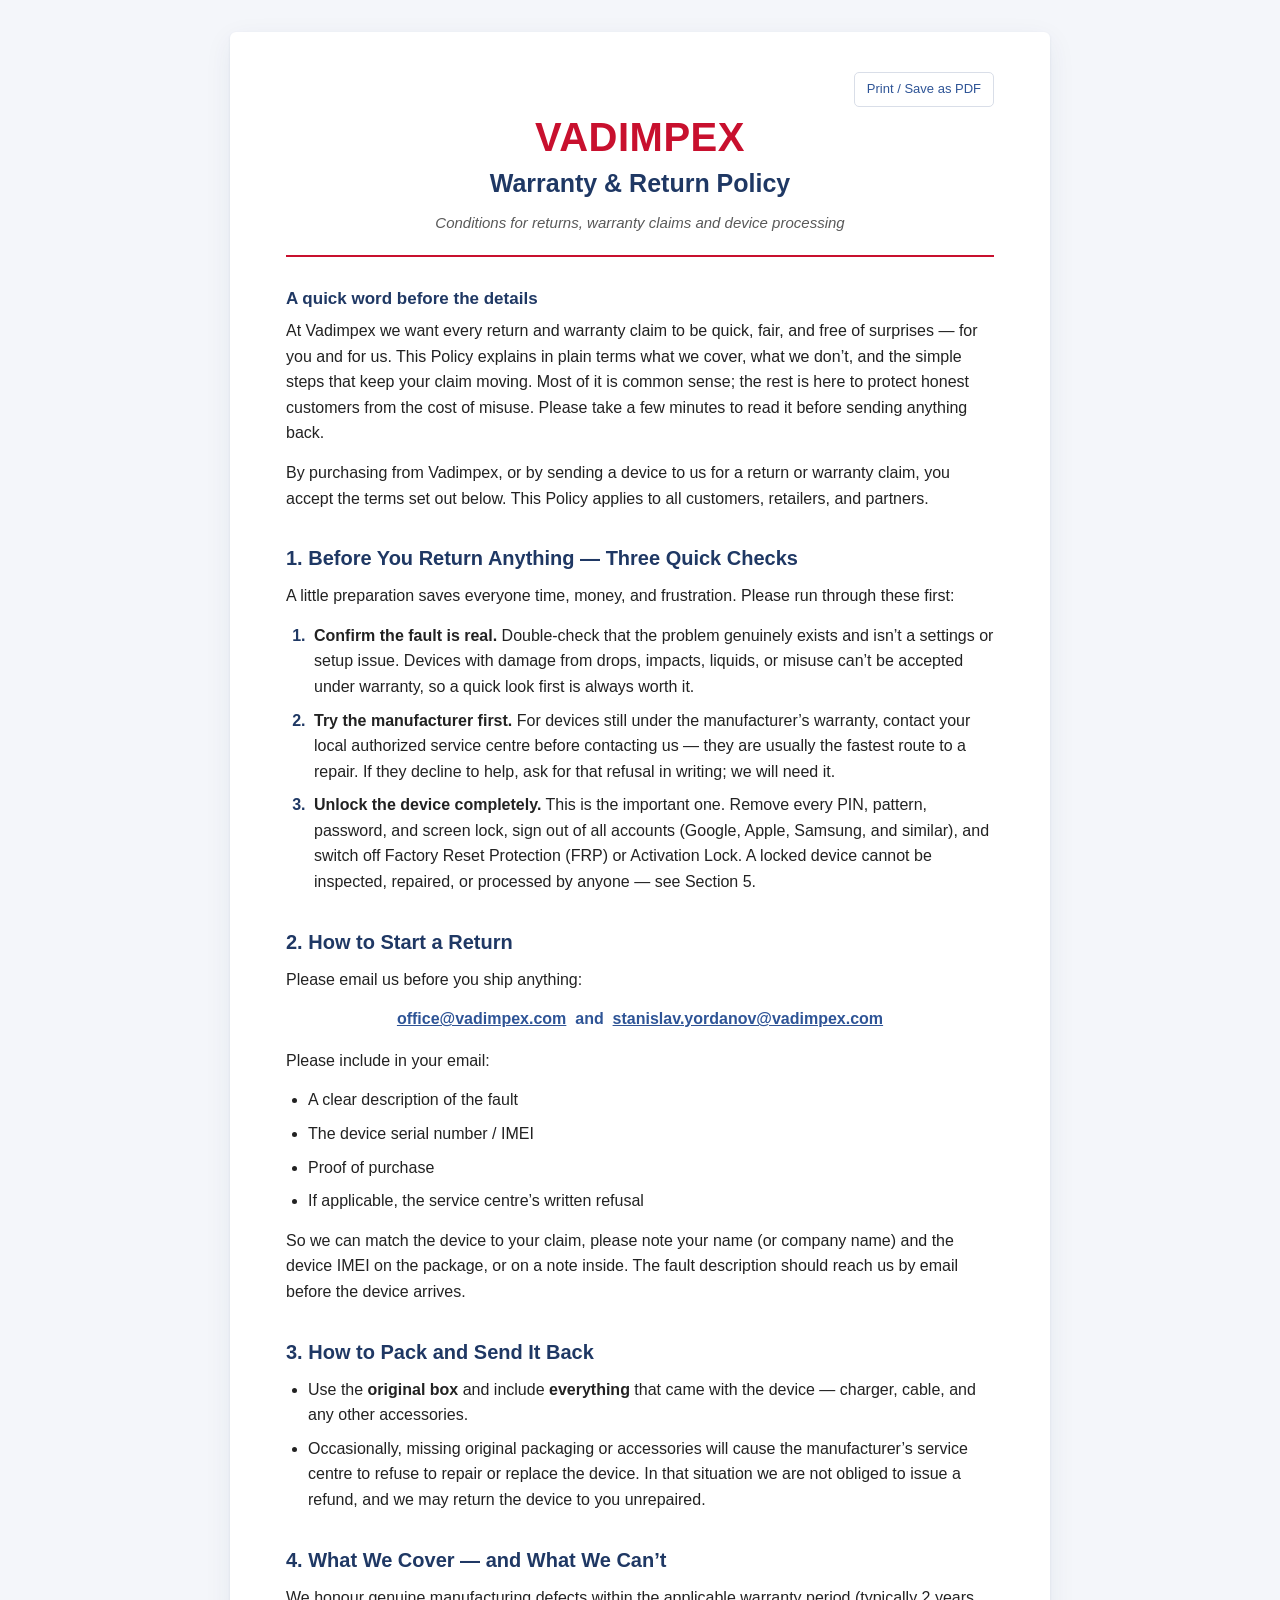
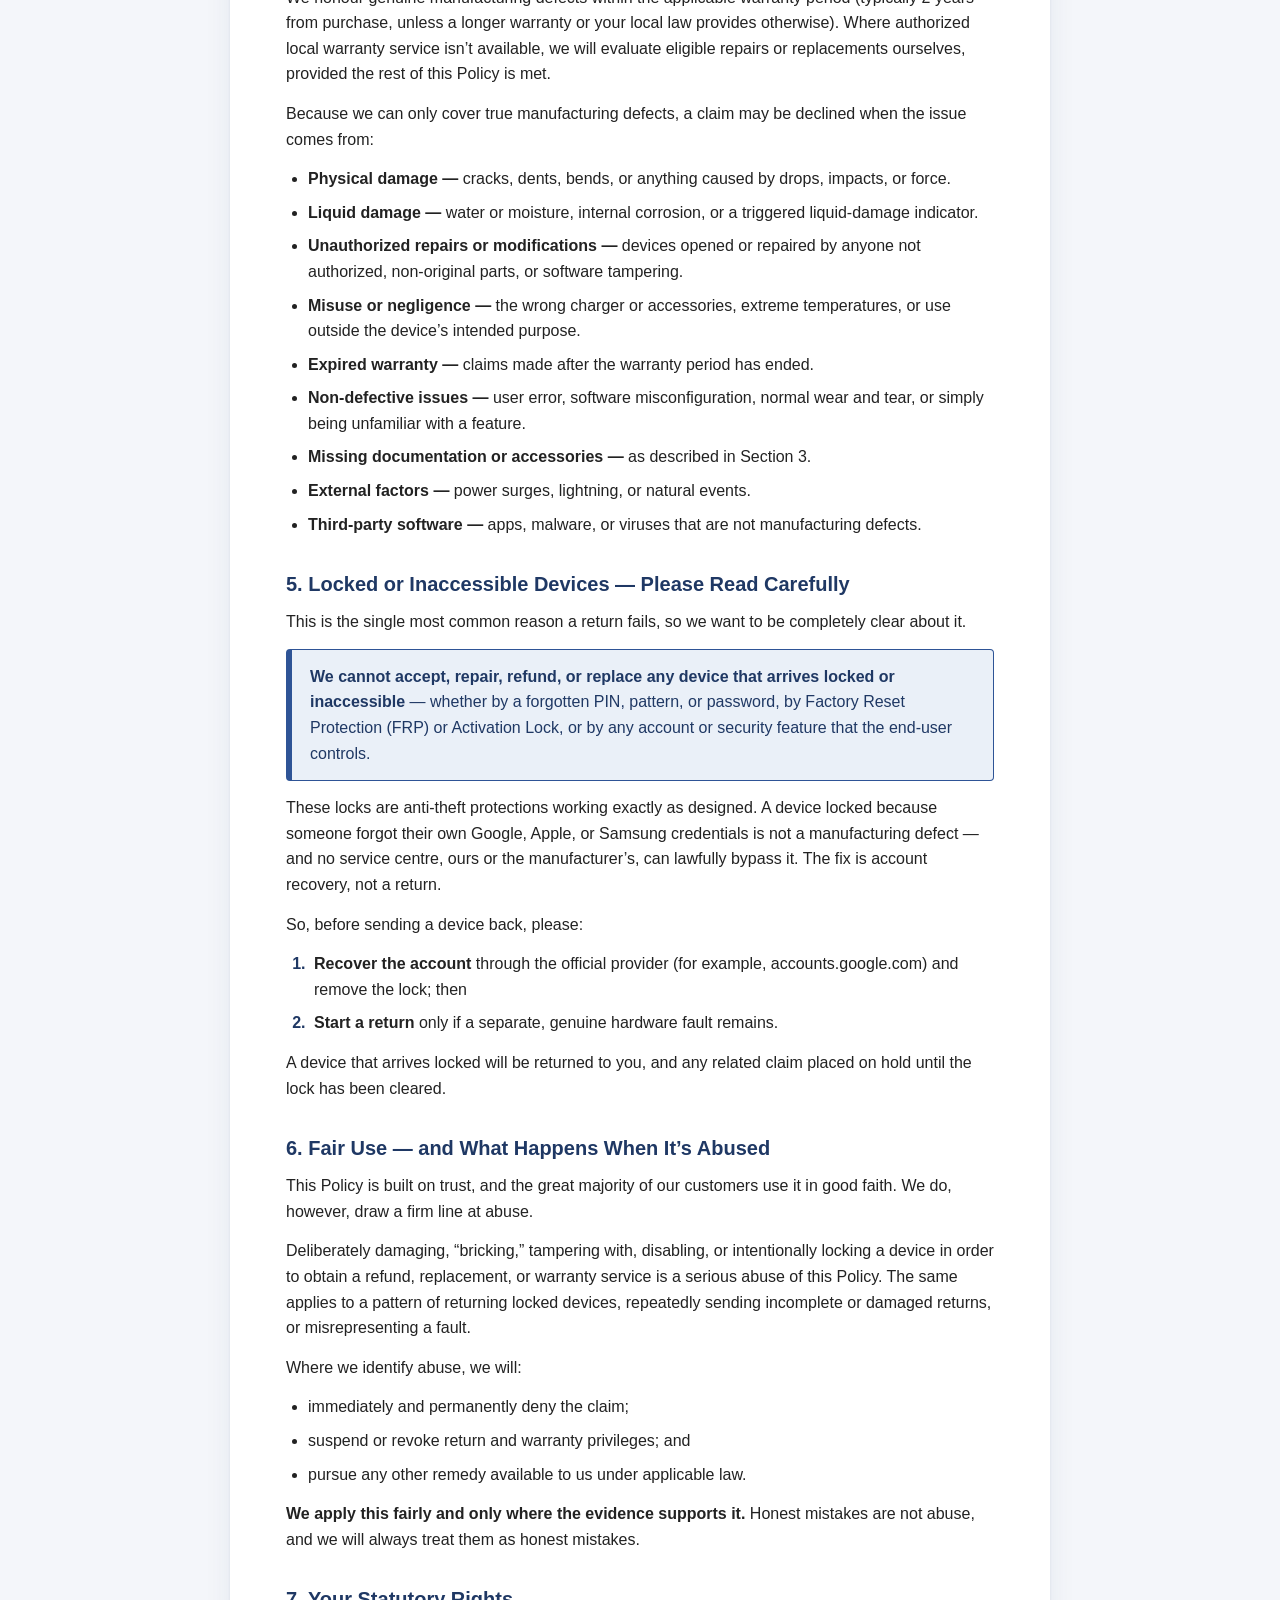
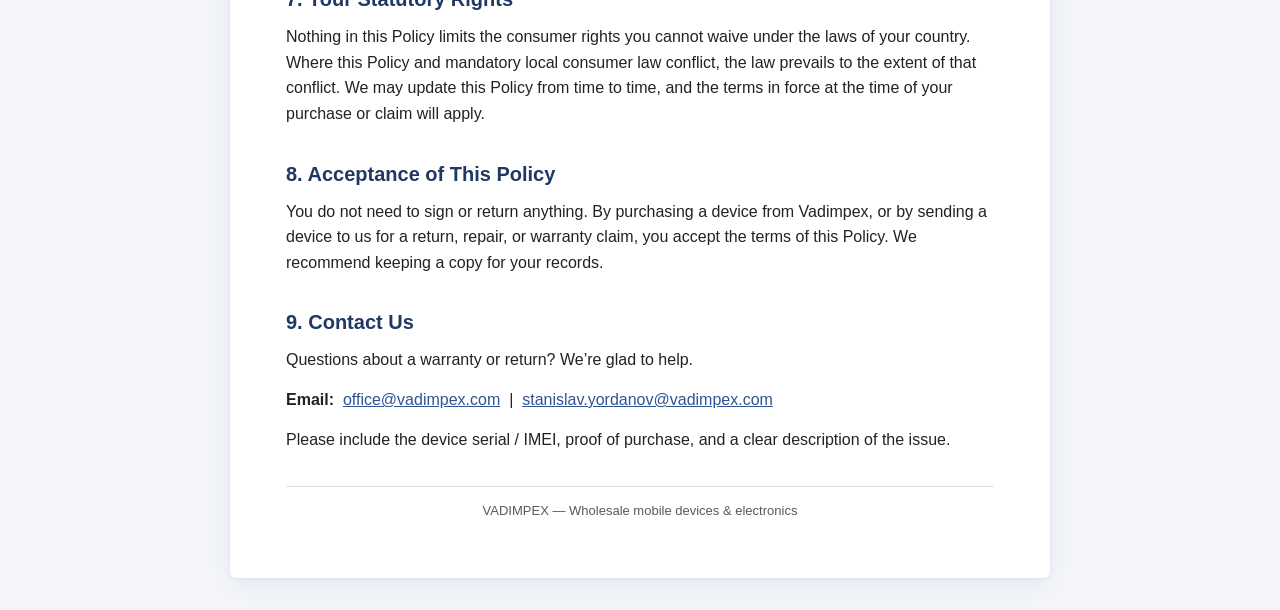
==== warranty-policy.html @ 58262157 "Add files via upload" ====
<!DOCTYPE html>
<html lang="en">
<head>
<meta charset="utf-8">
<meta name="viewport" content="width=device-width, initial-scale=1">
<title>Vadimpex — Warranty &amp; Return Policy</title>
<style>
  :root{
    --red:#C8102E; --navy:#1F3864; --blue:#2E5496; --grey:#595959;
    --ink:#222; --line:#d9dee8; --callout:#EAF0F8; --page:#f4f6fa;
  }
  *{box-sizing:border-box}
  html{-webkit-text-size-adjust:100%}
  body{
    margin:0; background:var(--page); color:var(--ink);
    font-family:Arial,Helvetica,"Segoe UI",sans-serif;
    line-height:1.6; font-size:16px;
  }
  .sheet{
    max-width:820px; margin:32px auto; background:#fff;
    padding:48px 56px 56px; border-radius:6px;
    box-shadow:0 1px 3px rgba(31,56,100,.08), 0 8px 28px rgba(31,56,100,.07);
  }
  /* Header */
  .doc-head{text-align:center; border-bottom:2px solid var(--red); padding-bottom:20px; margin-bottom:28px}
  .doc-head .brand{font-size:40px; font-weight:700; color:var(--red); letter-spacing:.5px; line-height:1.1}
  .doc-head .title{font-size:25px; font-weight:700; color:var(--navy); margin-top:4px}
  .doc-head .tag{font-style:italic; color:var(--grey); font-size:15px; margin-top:8px}
  /* Intro */
  .lead-label{font-weight:700; color:var(--navy); font-size:17px; margin:4px 0 6px}
  p{margin:0 0 14px}
  h2{
    color:var(--navy); font-size:20px; line-height:1.3;
    margin:30px 0 12px; padding-top:4px;
  }
  ul,ol{margin:0 0 14px; padding-left:22px}
  li{margin:0 0 8px}
  ol.steps{padding-left:24px}
  ol.steps>li{padding-left:4px}
  ol.steps>li::marker{font-weight:700; color:var(--navy)}
  .lbl{font-weight:700}
  a{color:var(--blue); word-break:break-word}
  .email-row{text-align:center; font-weight:700; color:var(--blue); margin:6px 0 16px}
  /* Callout */
  .callout{
    background:var(--callout); border:1px solid var(--blue); border-left:6px solid var(--blue);
    border-radius:4px; padding:14px 18px; margin:14px 0; color:var(--navy);
  }
  .callout strong{color:var(--navy)}
  /* Print button */
  .toolbar{display:flex; justify-content:flex-end; margin:-8px 0 8px}
  .print-btn{
    font:inherit; font-size:13px; color:var(--blue); background:transparent;
    border:1px solid var(--line); border-radius:5px; padding:6px 12px; cursor:pointer;
  }
  .print-btn:hover{background:var(--callout)}
  :focus-visible{outline:2px solid var(--blue); outline-offset:2px}
  footer{margin-top:34px; padding-top:14px; border-top:1px solid var(--line); color:var(--grey); font-size:13px; text-align:center}
  @media (max-width:600px){
    .sheet{margin:0; padding:26px 20px 36px; border-radius:0; box-shadow:none}
    .doc-head .brand{font-size:32px}
    .doc-head .title{font-size:21px}
    body{font-size:15.5px}
  }
  @media print{
    body{background:#fff}
    .sheet{box-shadow:none; margin:0; max-width:none; padding:0}
    .toolbar{display:none}
  }
</style>
</head>
<body>
<main class="sheet">

  <div class="toolbar"><button class="print-btn" onclick="window.print()">Print / Save as PDF</button></div>

  <header class="doc-head">
    <div class="brand">VADIMPEX</div>
    <div class="title">Warranty &amp; Return Policy</div>
    <div class="tag">Conditions for returns, warranty claims and device processing</div>
  </header>

  <p class="lead-label">A quick word before the details</p>
  <p>At Vadimpex we want every return and warranty claim to be quick, fair, and free of surprises — for you and for us. This Policy explains in plain terms what we cover, what we don’t, and the simple steps that keep your claim moving. Most of it is common sense; the rest is here to protect honest customers from the cost of misuse. Please take a few minutes to read it before sending anything back.</p>
  <p>By purchasing from Vadimpex, or by sending a device to us for a return or warranty claim, you accept the terms set out below. This Policy applies to all customers, retailers, and partners.</p>

  <h2>1. Before You Return Anything — Three Quick Checks</h2>
  <p>A little preparation saves everyone time, money, and frustration. Please run through these first:</p>
  <ol class="steps">
    <li><span class="lbl">Confirm the fault is real.</span> Double-check that the problem genuinely exists and isn’t a settings or setup issue. Devices with damage from drops, impacts, liquids, or misuse can’t be accepted under warranty, so a quick look first is always worth it.</li>
    <li><span class="lbl">Try the manufacturer first.</span> For devices still under the manufacturer’s warranty, contact your local authorized service centre before contacting us — they are usually the fastest route to a repair. If they decline to help, ask for that refusal in writing; we will need it.</li>
    <li><span class="lbl">Unlock the device completely.</span> This is the important one. Remove every PIN, pattern, password, and screen lock, sign out of all accounts (Google, Apple, Samsung, and similar), and switch off Factory Reset Protection (FRP) or Activation Lock. A locked device cannot be inspected, repaired, or processed by anyone — see Section 5.</li>
  </ol>

  <h2>2. How to Start a Return</h2>
  <p>Please email us before you ship anything:</p>
  <p class="email-row"><a href="mailto:office@vadimpex.com">office@vadimpex.com</a> &nbsp;and&nbsp; <a href="mailto:stanislav.yordanov@vadimpex.com">stanislav.yordanov@vadimpex.com</a></p>
  <p>Please include in your email:</p>
  <ul>
    <li>A clear description of the fault</li>
    <li>The device serial number / IMEI</li>
    <li>Proof of purchase</li>
    <li>If applicable, the service centre’s written refusal</li>
  </ul>
  <p>So we can match the device to your claim, please note your name (or company name) and the device IMEI on the package, or on a note inside. The fault description should reach us by email before the device arrives.</p>

  <h2>3. How to Pack and Send It Back</h2>
  <ul>
    <li>Use the <span class="lbl">original box</span> and include <span class="lbl">everything</span> that came with the device — charger, cable, and any other accessories.</li>
    <li>Occasionally, missing original packaging or accessories will cause the manufacturer’s service centre to refuse to repair or replace the device. In that situation we are not obliged to issue a refund, and we may return the device to you unrepaired.</li>
  </ul>

  <h2>4. What We Cover — and What We Can’t</h2>
  <p>We honour genuine manufacturing defects within the applicable warranty period (typically 2 years from purchase, unless a longer warranty or your local law provides otherwise). Where authorized local warranty service isn’t available, we will evaluate eligible repairs or replacements ourselves, provided the rest of this Policy is met.</p>
  <p>Because we can only cover true manufacturing defects, a claim may be declined when the issue comes from:</p>
  <ul>
    <li><span class="lbl">Physical damage —</span> cracks, dents, bends, or anything caused by drops, impacts, or force.</li>
    <li><span class="lbl">Liquid damage —</span> water or moisture, internal corrosion, or a triggered liquid-damage indicator.</li>
    <li><span class="lbl">Unauthorized repairs or modifications —</span> devices opened or repaired by anyone not authorized, non-original parts, or software tampering.</li>
    <li><span class="lbl">Misuse or negligence —</span> the wrong charger or accessories, extreme temperatures, or use outside the device’s intended purpose.</li>
    <li><span class="lbl">Expired warranty —</span> claims made after the warranty period has ended.</li>
    <li><span class="lbl">Non-defective issues —</span> user error, software misconfiguration, normal wear and tear, or simply being unfamiliar with a feature.</li>
    <li><span class="lbl">Missing documentation or accessories —</span> as described in Section 3.</li>
    <li><span class="lbl">External factors —</span> power surges, lightning, or natural events.</li>
    <li><span class="lbl">Third-party software —</span> apps, malware, or viruses that are not manufacturing defects.</li>
  </ul>

  <h2>5. Locked or Inaccessible Devices — Please Read Carefully</h2>
  <p>This is the single most common reason a return fails, so we want to be completely clear about it.</p>
  <div class="callout"><strong>We cannot accept, repair, refund, or replace any device that arrives locked or inaccessible</strong> — whether by a forgotten PIN, pattern, or password, by Factory Reset Protection (FRP) or Activation Lock, or by any account or security feature that the end-user controls.</div>
  <p>These locks are anti-theft protections working exactly as designed. A device locked because someone forgot their own Google, Apple, or Samsung credentials is not a manufacturing defect — and no service centre, ours or the manufacturer’s, can lawfully bypass it. The fix is account recovery, not a return.</p>
  <p>So, before sending a device back, please:</p>
  <ol class="steps">
    <li><span class="lbl">Recover the account</span> through the official provider (for example, accounts.google.com) and remove the lock; then</li>
    <li><span class="lbl">Start a return</span> only if a separate, genuine hardware fault remains.</li>
  </ol>
  <p>A device that arrives locked will be returned to you, and any related claim placed on hold until the lock has been cleared.</p>

  <h2>6. Fair Use — and What Happens When It’s Abused</h2>
  <p>This Policy is built on trust, and the great majority of our customers use it in good faith. We do, however, draw a firm line at abuse.</p>
  <p>Deliberately damaging, “bricking,” tampering with, disabling, or intentionally locking a device in order to obtain a refund, replacement, or warranty service is a serious abuse of this Policy. The same applies to a pattern of returning locked devices, repeatedly sending incomplete or damaged returns, or misrepresenting a fault.</p>
  <p>Where we identify abuse, we will:</p>
  <ul>
    <li>immediately and permanently deny the claim;</li>
    <li>suspend or revoke return and warranty privileges; and</li>
    <li>pursue any other remedy available to us under applicable law.</li>
  </ul>
  <p><span class="lbl">We apply this fairly and only where the evidence supports it.</span> Honest mistakes are not abuse, and we will always treat them as honest mistakes.</p>

  <h2>7. Your Statutory Rights</h2>
  <p>Nothing in this Policy limits the consumer rights you cannot waive under the laws of your country. Where this Policy and mandatory local consumer law conflict, the law prevails to the extent of that conflict. We may update this Policy from time to time, and the terms in force at the time of your purchase or claim will apply.</p>

  <h2>8. Acceptance of This Policy</h2>
  <p>You do not need to sign or return anything. By purchasing a device from Vadimpex, or by sending a device to us for a return, repair, or warranty claim, you accept the terms of this Policy. We recommend keeping a copy for your records.</p>

  <h2>9. Contact Us</h2>
  <p>Questions about a warranty or return? We’re glad to help.</p>
  <p><span class="lbl">Email:</span> &nbsp;<a href="mailto:office@vadimpex.com">office@vadimpex.com</a> &nbsp;|&nbsp; <a href="mailto:stanislav.yordanov@vadimpex.com">stanislav.yordanov@vadimpex.com</a></p>
  <p>Please include the device serial / IMEI, proof of purchase, and a clear description of the issue.</p>

  <footer>VADIMPEX — Wholesale mobile devices &amp; electronics</footer>

</main>
</body>
</html>
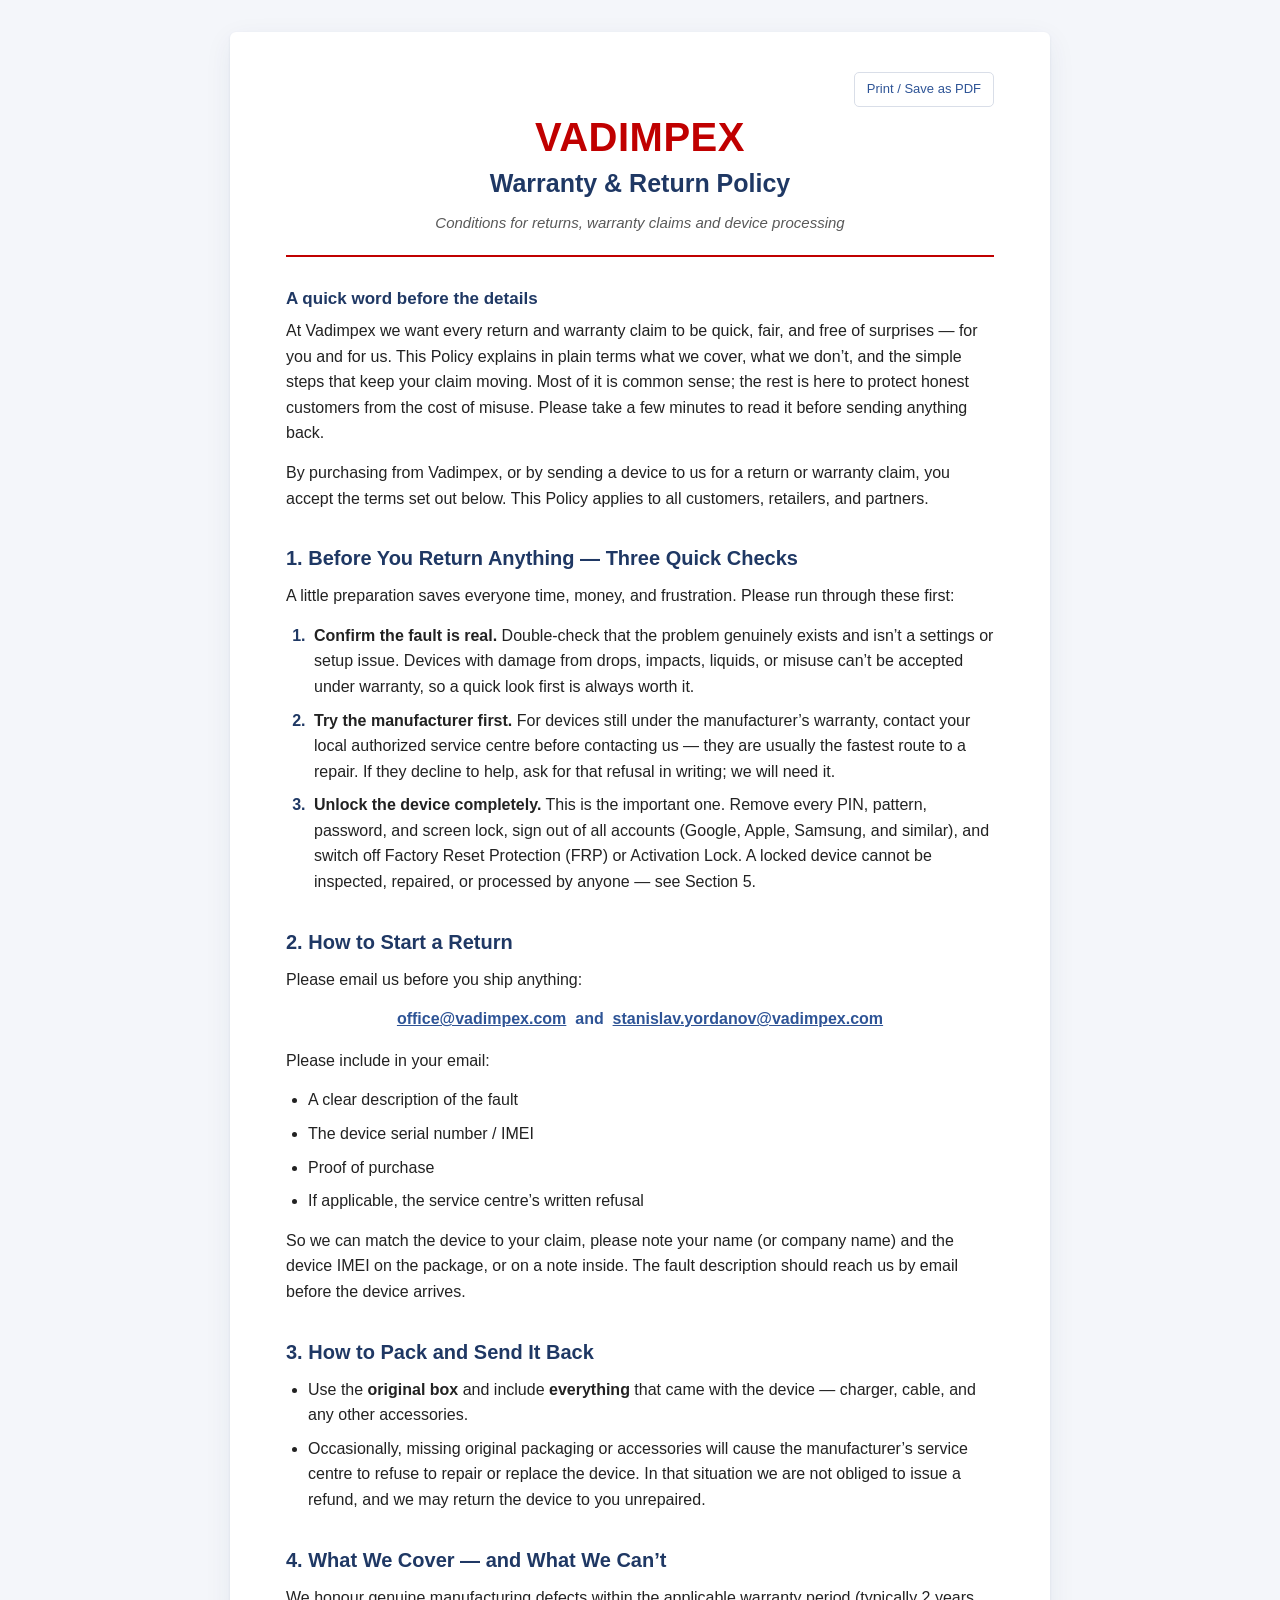
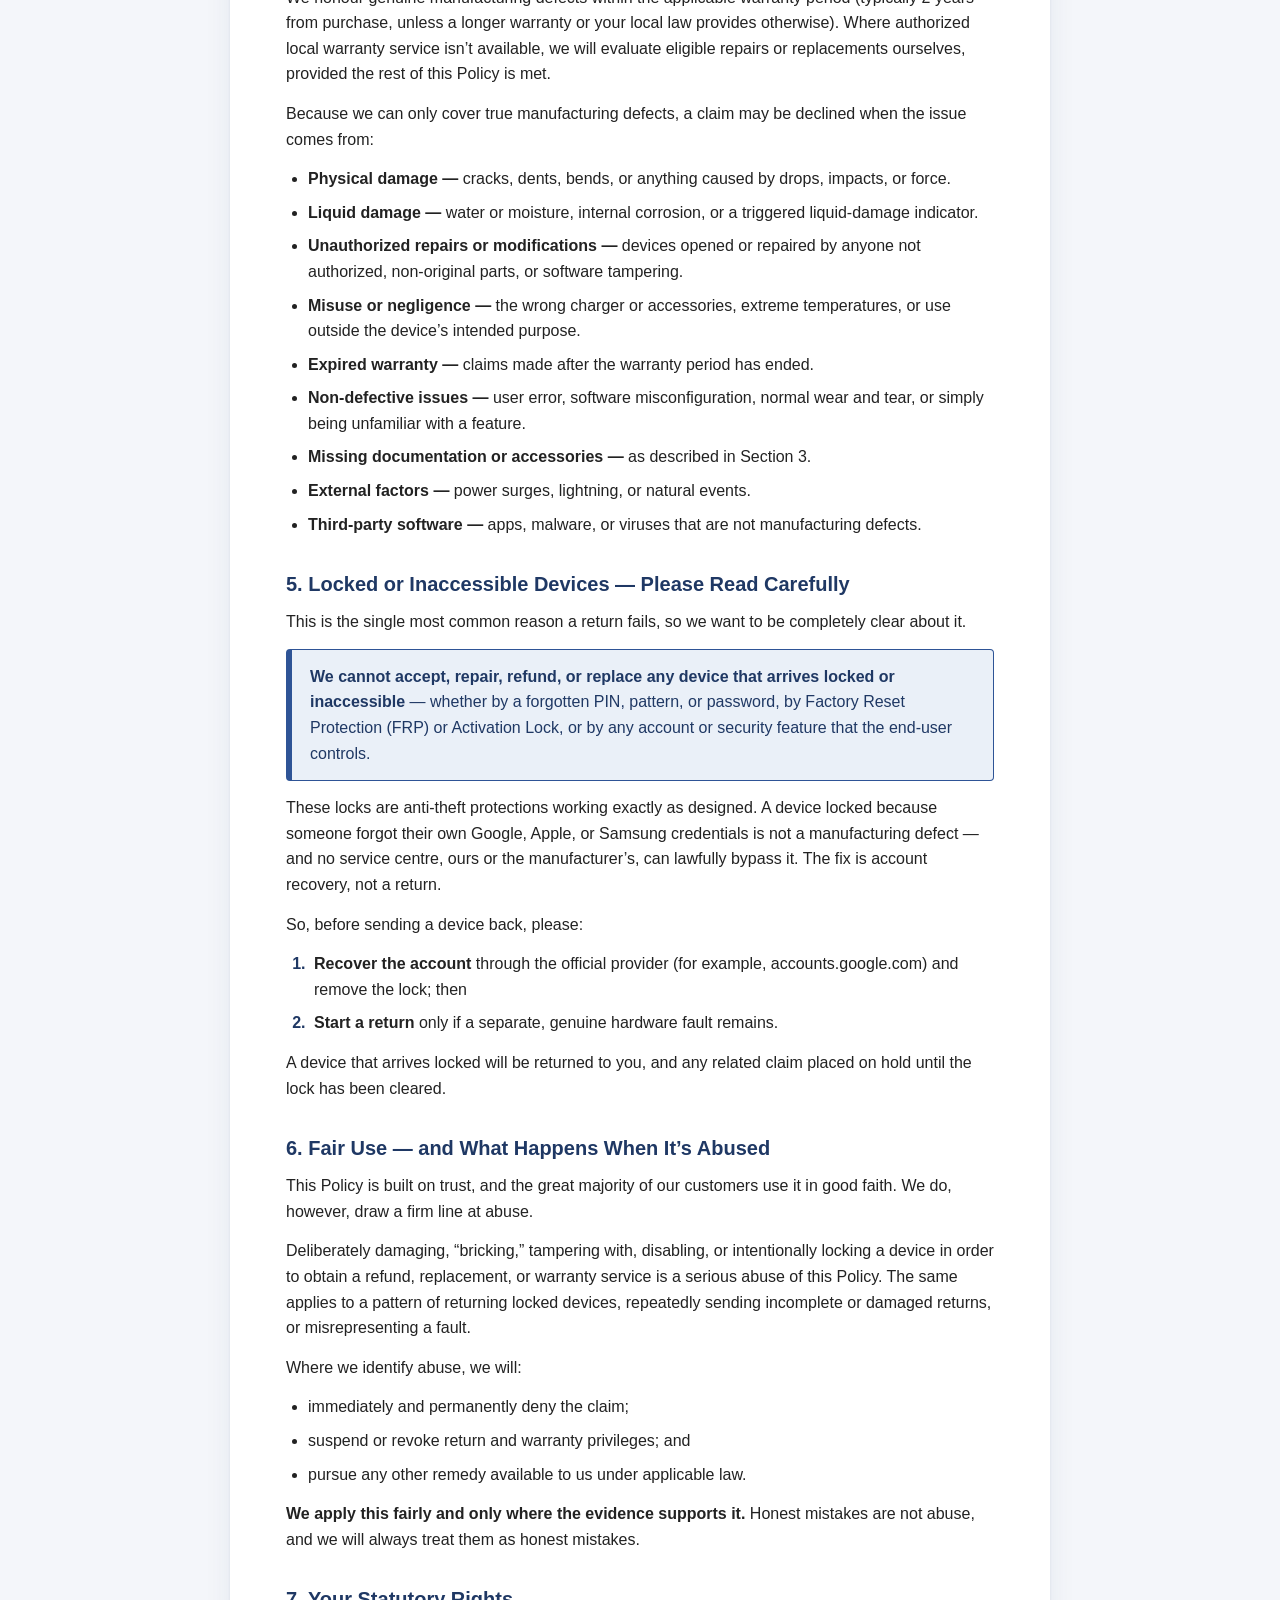
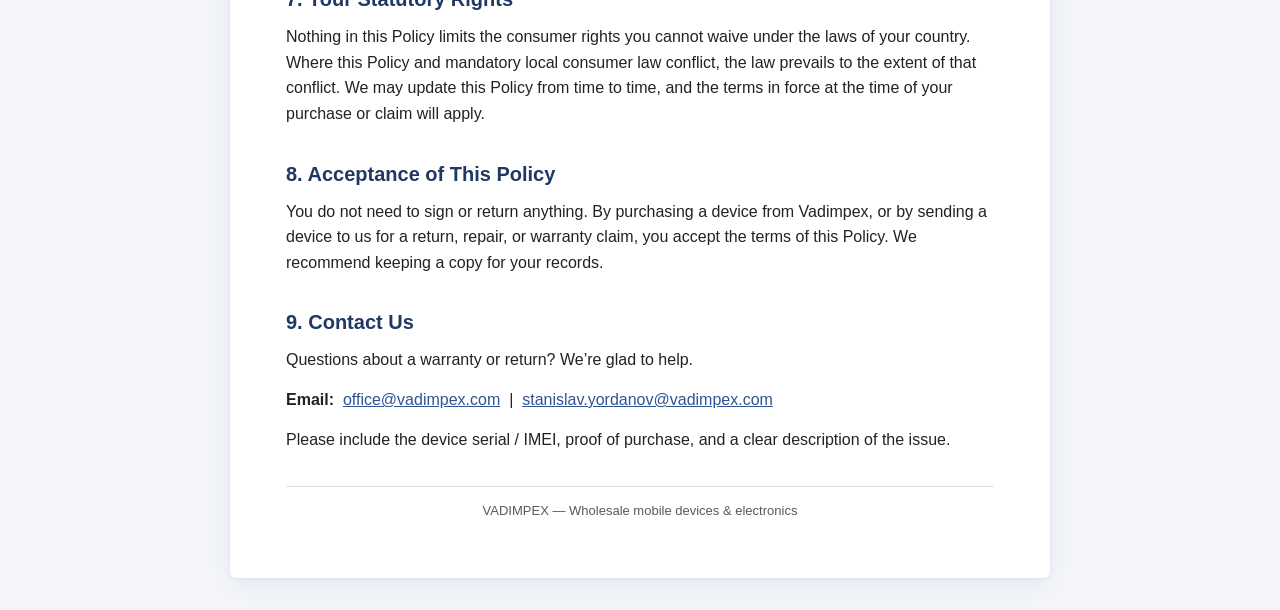
==== commit 17dd5b40: "Change red color variable in warranty policy CSS Updated the red color variable in CSS to a darker s" ====
--- a/warranty-policy.html
+++ b/warranty-policy.html
@@ -6,7 +6,7 @@
 <title>Vadimpex — Warranty &amp; Return Policy</title>
 <style>
   :root{
-    --red:#C8102E; --navy:#1F3864; --blue:#2E5496; --grey:#595959;
+    --red:#c00000; --navy:#1F3864; --blue:#2E5496; --grey:#595959;
     --ink:#222; --line:#d9dee8; --callout:#EAF0F8; --page:#f4f6fa;
   }
   *{box-sizing:border-box}
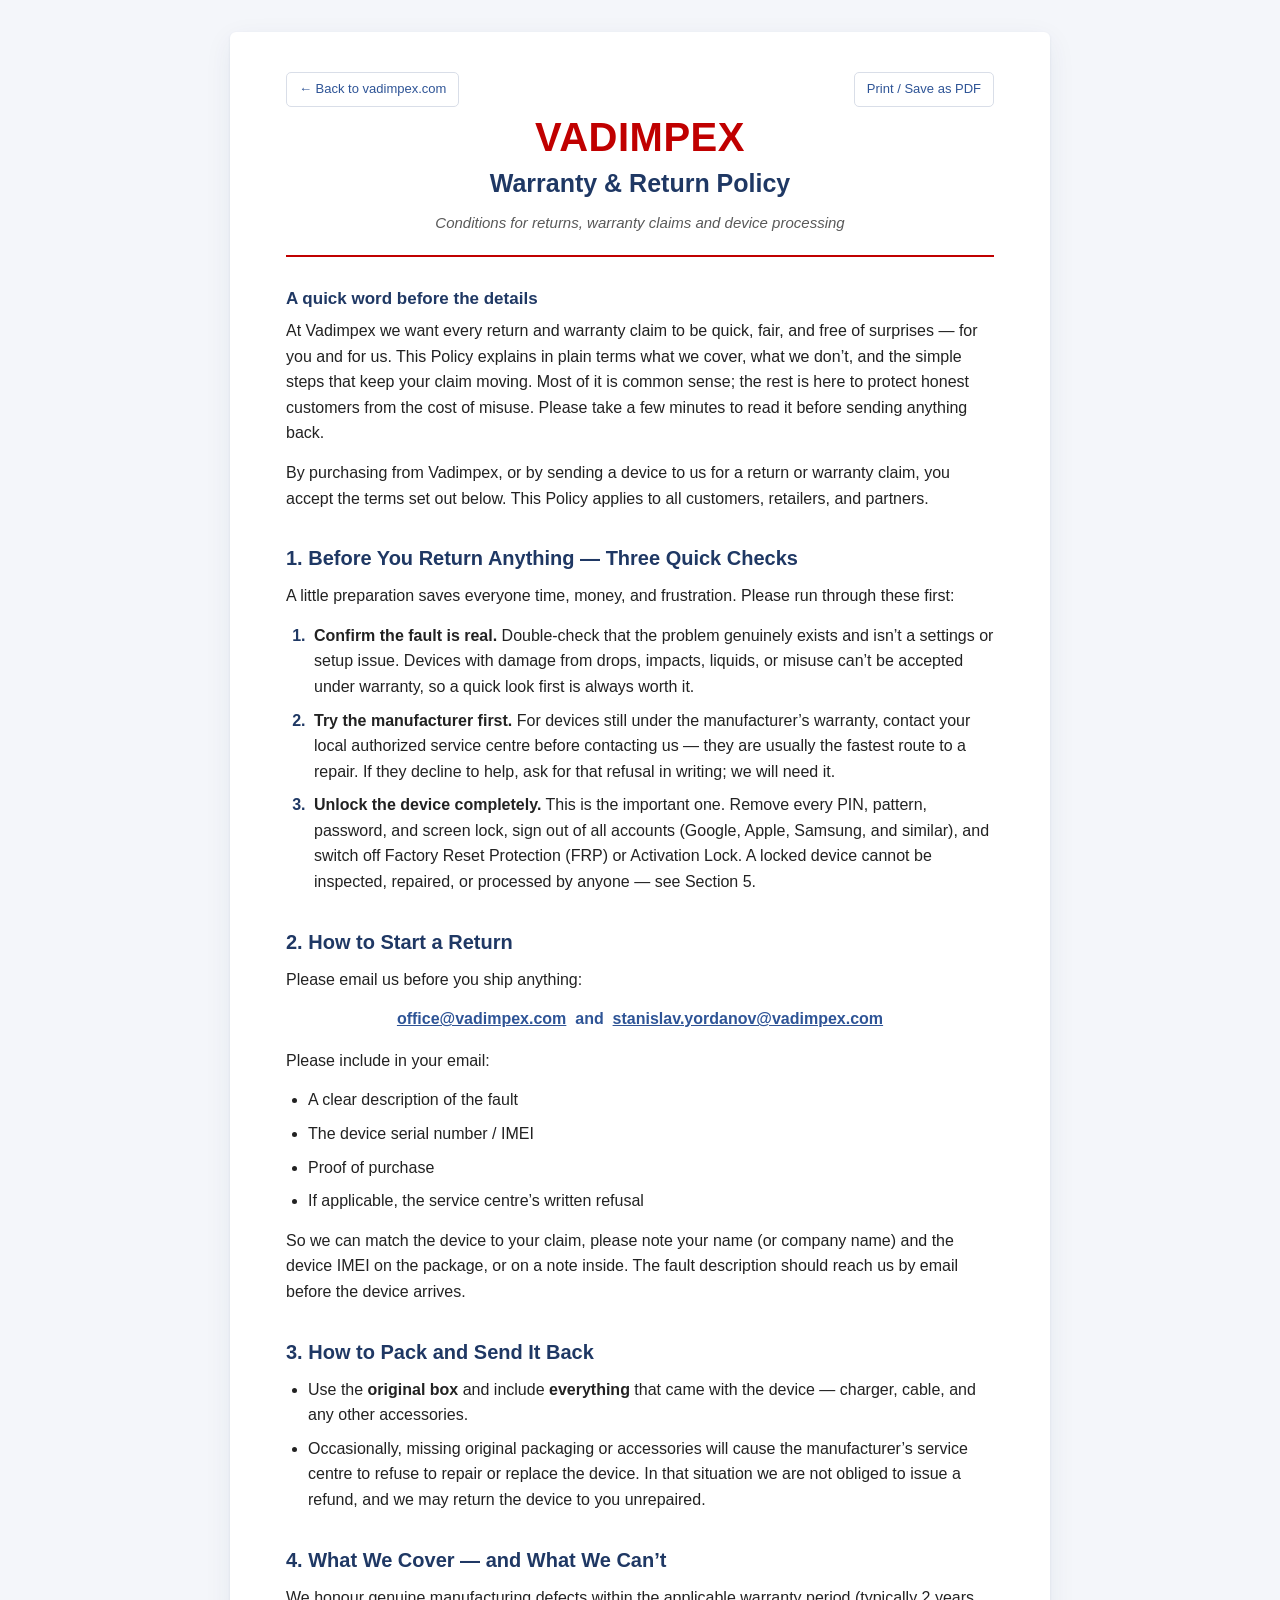
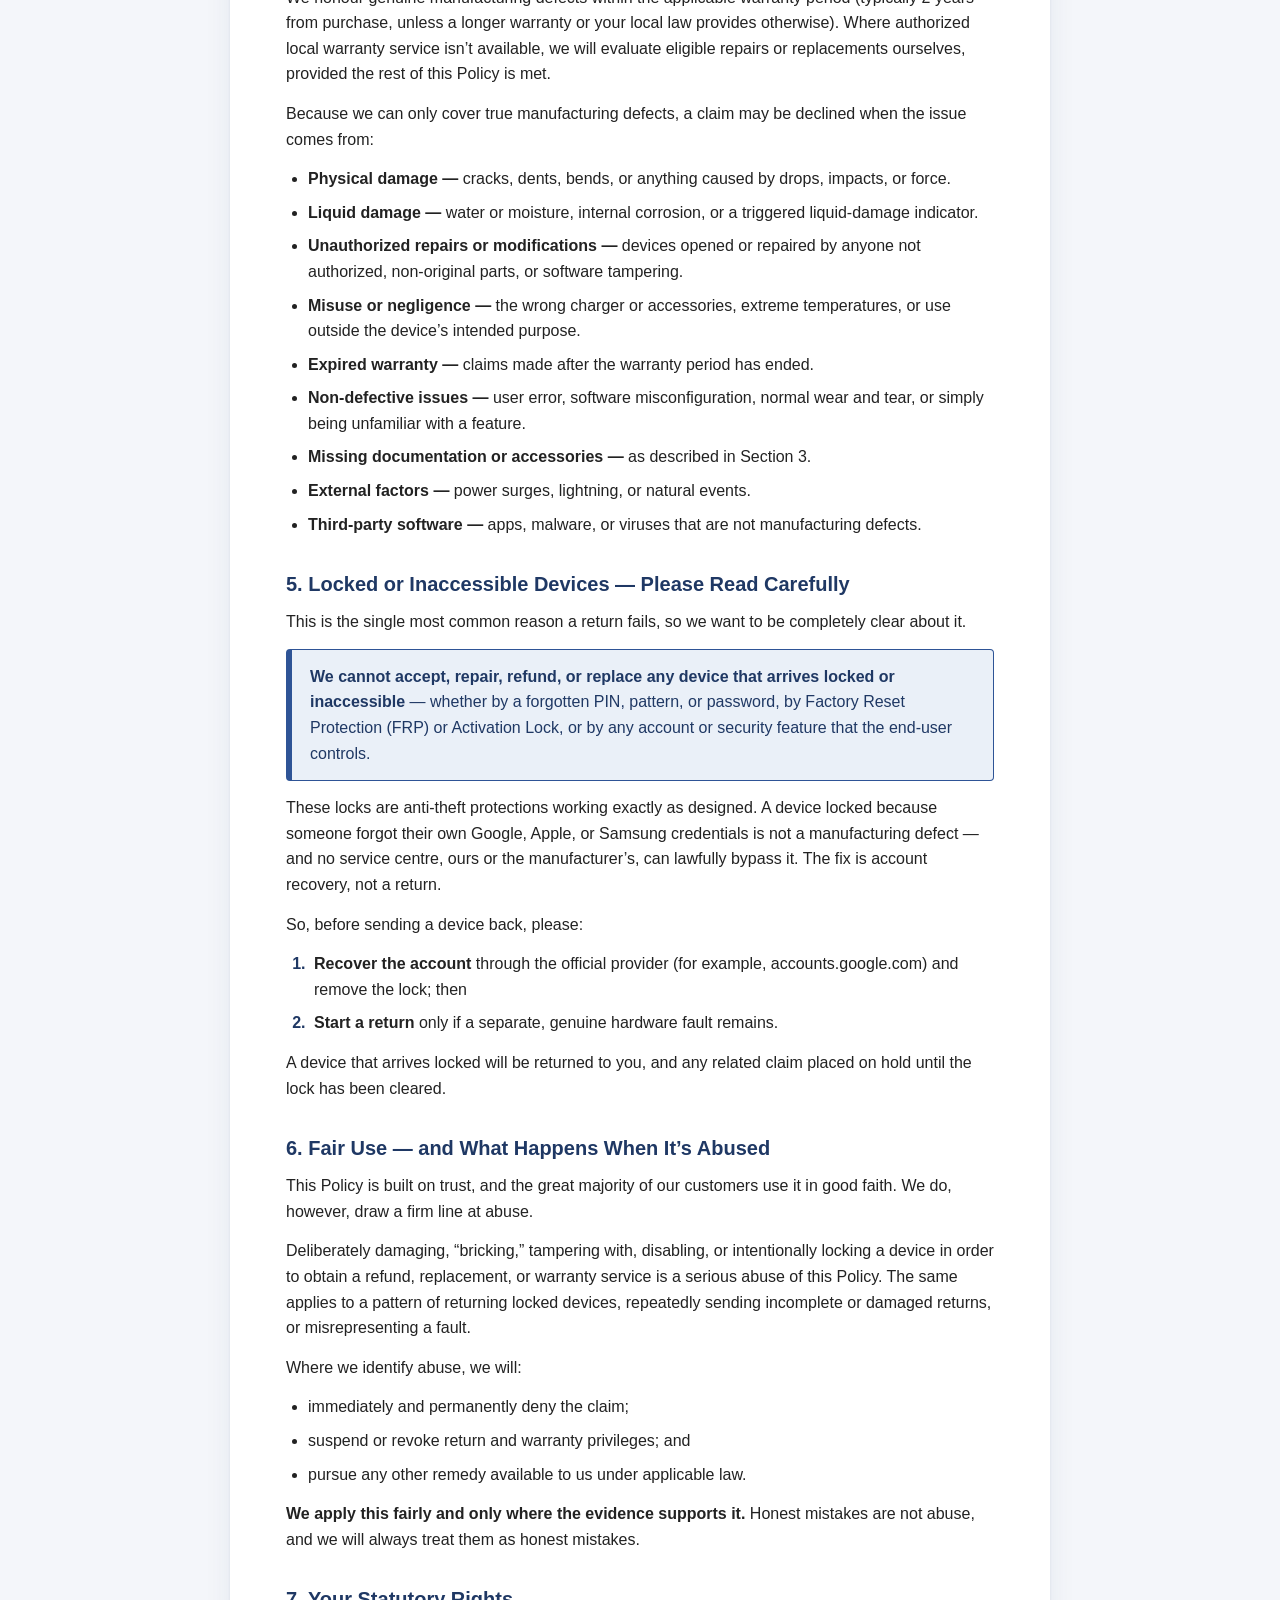
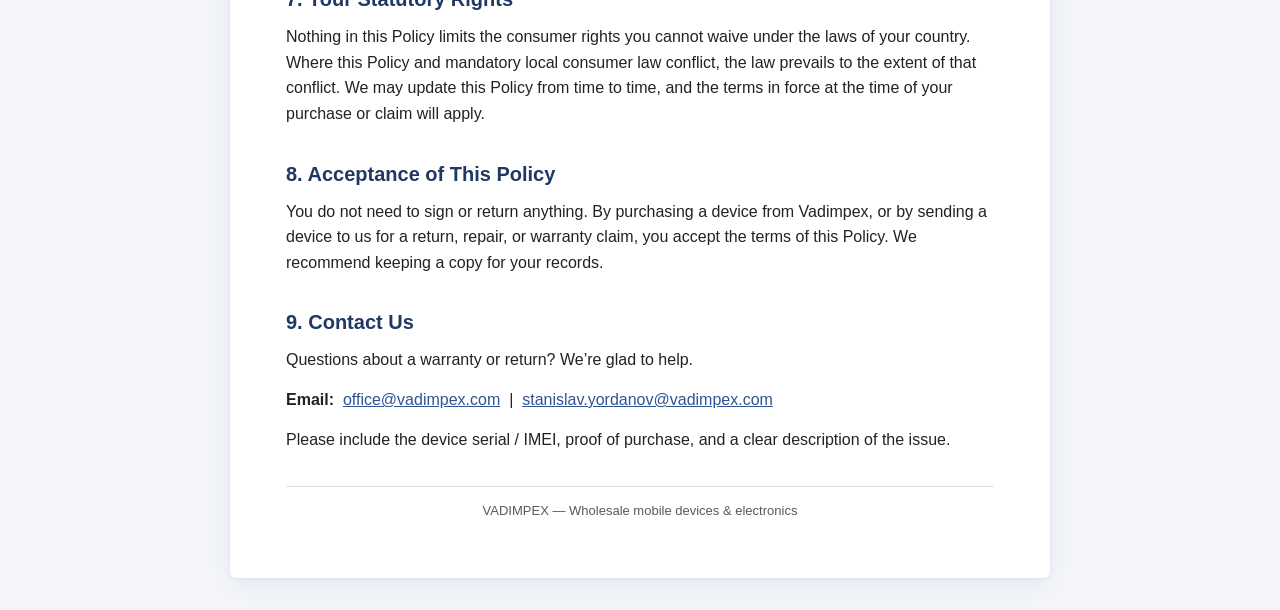
==== commit d578abee: "Remove Google Analytics and add a way back to the main site The GA4 tag (G-3229K1S157) set cookies o" ====
--- a/warranty-policy.html
+++ b/warranty-policy.html
@@ -48,7 +48,12 @@
   }
   .callout strong{color:var(--navy)}
   /* Print button */
-  .toolbar{display:flex; justify-content:flex-end; margin:-8px 0 8px}
+  .toolbar{display:flex; justify-content:space-between; align-items:center; gap:12px; flex-wrap:wrap; margin:-8px 0 8px}
+    .back-btn{
+      font:inherit; font-size:13px; color:var(--blue); text-decoration:none;
+      border:1px solid var(--line); border-radius:5px; padding:6px 12px;
+    }
+    .back-btn:hover{background:var(--callout)}
   .print-btn{
     font:inherit; font-size:13px; color:var(--blue); background:transparent;
     border:1px solid var(--line); border-radius:5px; padding:6px 12px; cursor:pointer;
@@ -72,7 +77,10 @@
 <body>
 <main class="sheet">
 
-  <div class="toolbar"><button class="print-btn" onclick="window.print()">Print / Save as PDF</button></div>
+  <div class="toolbar">
+    <a class="back-btn" id="backlink" href="https://vadimpex.com/">&larr; Back to vadimpex.com</a>
+    <button class="print-btn" onclick="window.print()">Print / Save as PDF</button>
+  </div>
 
   <header class="doc-head">
     <div class="brand">VADIMPEX</div>
@@ -161,5 +169,12 @@
   <footer>VADIMPEX — Wholesale mobile devices &amp; electronics</footer>
 
 </main>
+
+<script>
+/* Return to whichever Vadimpex page the visitor arrived from, so the German
+   site sends them back to the German page. Falls back to the home page. */
+(function(){var r=document.referrer,l=document.getElementById("backlink");
+ if(l&&r&&/^https:\/\/(www\.)?vadimpex\.com\//.test(r)){l.href=r;}})();
+</script>
 </body>
 </html>
